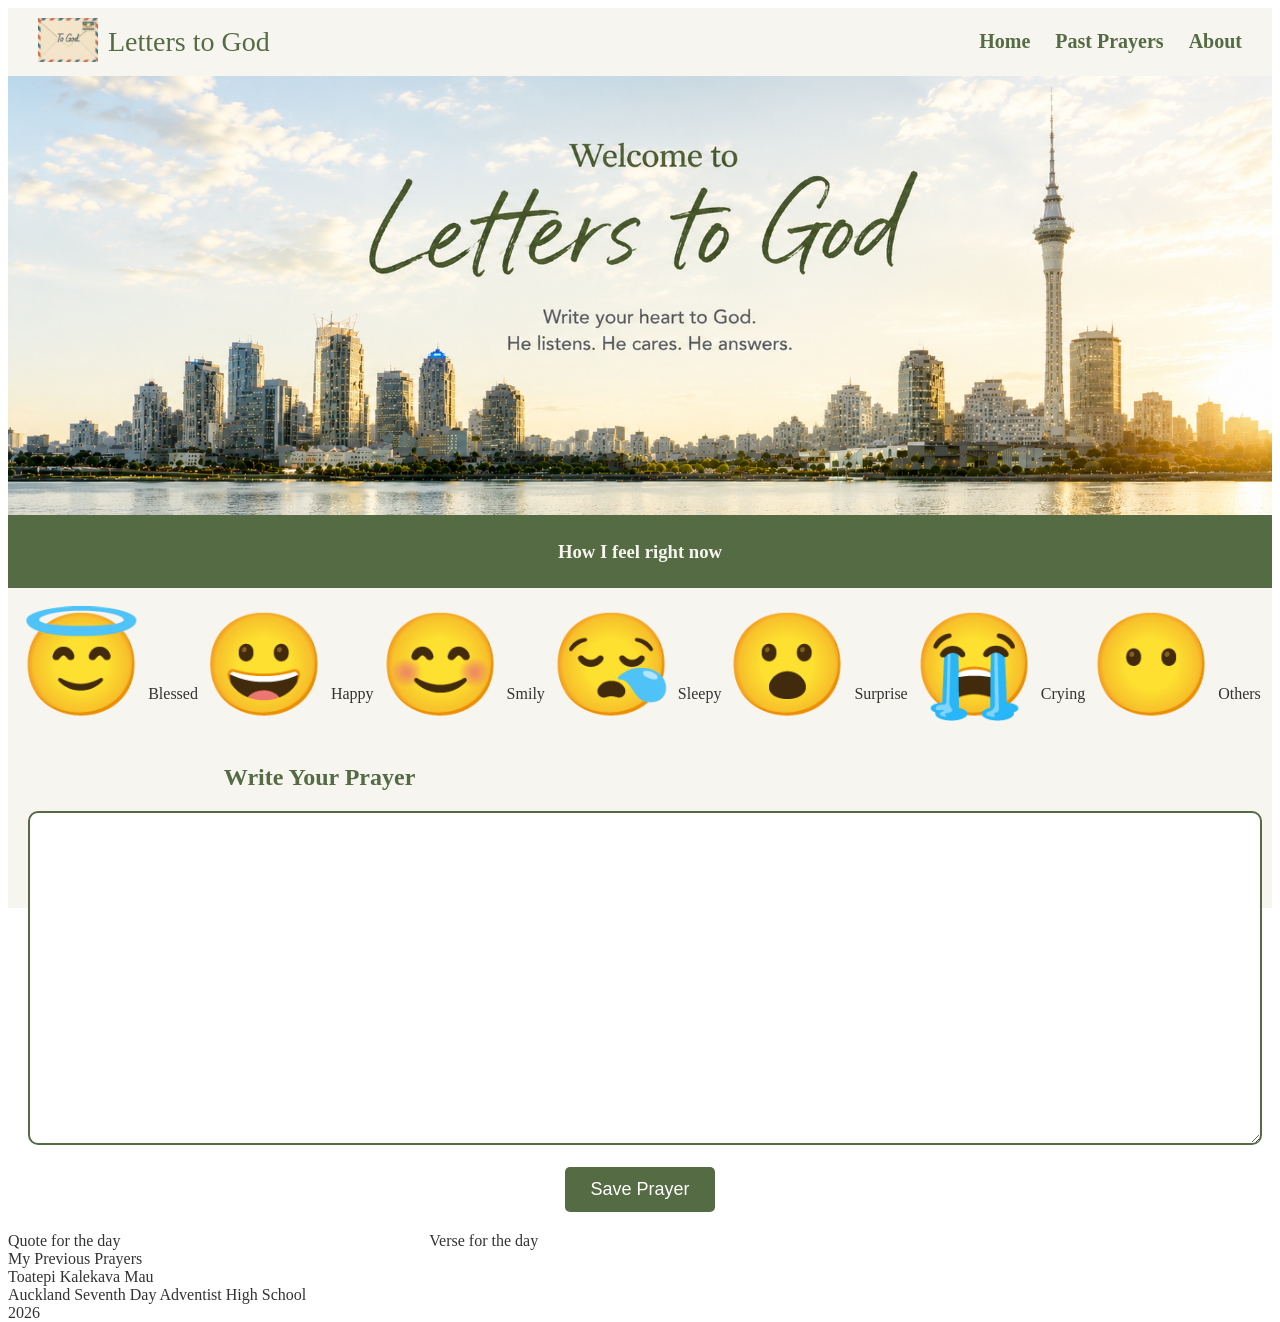
==== index.html @ 065f2a39 "adding letter section and button" ====
<!DOCTYPE html>
<html lang="en">
<head>
    <meta charset="UTF-8">
    <meta name="viewport" content="width=device-width, initial-scale=1.0">
    <title>Letters to God</title>
    <link rel="stylesheet" href="main.css">
</head>
<body>
    <div class="container">

        <div class="navbar">
           <div class="logo-section">
                <a href="#"><img src="logo/blue red and stamp.png" alt="Logo"></a>
                <h1>Letters to God</h1>
            </div>

            <div class="menu">
                <a href="#">Home</a>
                <a href="#">Past Prayers</a>
                <a href="#">About</a>
            </div>
        </div>


        <div class="banner">
            <img src="logo/banner2.png" alt="Auckland at night">
        </div>



        <div class="emojis">
            <h3>How I feel right now</h3><br>
            <span style='font-size:100px;'>&#128519;</span>
            Blessed
            <span style='font-size:100px;'>&#128512;</span>
            Happy
            <span style='font-size:100px;'>&#128522;</span>
            Smily
            <span style='font-size:100px;'>&#128554;</span>
            Sleepy
            <span style='font-size:100px;'>&#128558;</span>
            Surprise
            <span style='font-size:100px;'>&#128557;</span>
            Crying
            <span style='font-size:100px;'>&#128566;</span>
            Others
        </div>


        <div class="letter">
                <h2>Write Your Prayer</h2>
                    <textarea
                        id="prayerBox"
                        placeholder="Dear God, today I am grateful for..."
                        rows="10"
                        cols="80">
                    </textarea>
                <br><br>

                <button type="button">Save Prayer</button>
        </div>



        <div class="quotes">Quote for the day</div>
        <div class="verse">Verse for the day</div>
        <div class="past_prayers">My Previous Prayers</div>
        <div class="footer">
            Toatepi Kalekava Mau <br>
            Auckland Seventh Day Adventist High School<br>
            2026 <br>
        </div>
    </div>

</body>
</html>
---- main.css ----
.container {
    display: grid;
    height: 100vh;
   grid-template-columns: 1fr 1fr 1fr;
   grid-template-rows: auto;
   grid-template-areas: 
   "navbar navbar navbar"
   "banner banner banner"
   "emojis emojis emojis"
   "letter letter letter"
   "quotes verse verse"
   "past_prayers past_prayers past_prayers"
   "footer footer footer";
   background-color: #F7F5EF;
   color: #333333;

}

.navbar{
    grid-area: navbar;
    display: flex;
    justify-content: space-between;
    align-items: center;
    padding: 10px 30px;

}

.logo-section{
    display: flex;
    align-items: center;
}

.logo-section img{
    width: 60px;
    height: auto;
    margin-right: 10px;
}

.logo-section h1{
    font-size: 28px;
    color: #556B44;
    margin: 0;
    font-family: Georgia, serif;
    font-weight: 400;
}

.menu{
    display: flex;
    gap: 25px;
}

.menu a{
    text-decoration: none;
    color: #556B44;
    font-size: 20px;
    font-weight: bold;
}

.banner{
    grid-area: banner;
    width: 100%;

}

.banner img{
    width: 100%;
    height: auto;
    display: block;
}

.emojis{
    grid-area: emojis;
    text-align: center;
}

.emojis h3{
    background: #556B44;
    color: #F7F5EF;
    padding: 2%;
    margin: 0%;
}

.letter{
    grid-area: letter;
    padding: 20px;
    text-align: center;
}

.letter h2{
    color: #556B44;
    text-align: left;
    padding-left: 16%;
}

.letter textarea{
    width: 150%;
    max-width: 1200px;
    height: 300px;
    padding: 15px;
    font-size: 18px;
    border: 2px solid #556B44;
    border-radius: 10px;
    resize: vertical;
}

.letter button{
    background-color: #556B44;
    color: white;
    border: none;
    padding: 12px 25px;
    font-size: 18px;
    border-radius: 5px;
    cursor: pointer;
}

.letter button:hover{
    background-color: #445535;
}




.quotes{
    grid-area: quotes;
}

.verse{
    grid-area: verse;
}

.past_prayers{
    grid-area: past_prayers;
}

.footer{
    grid-area: footer;
}
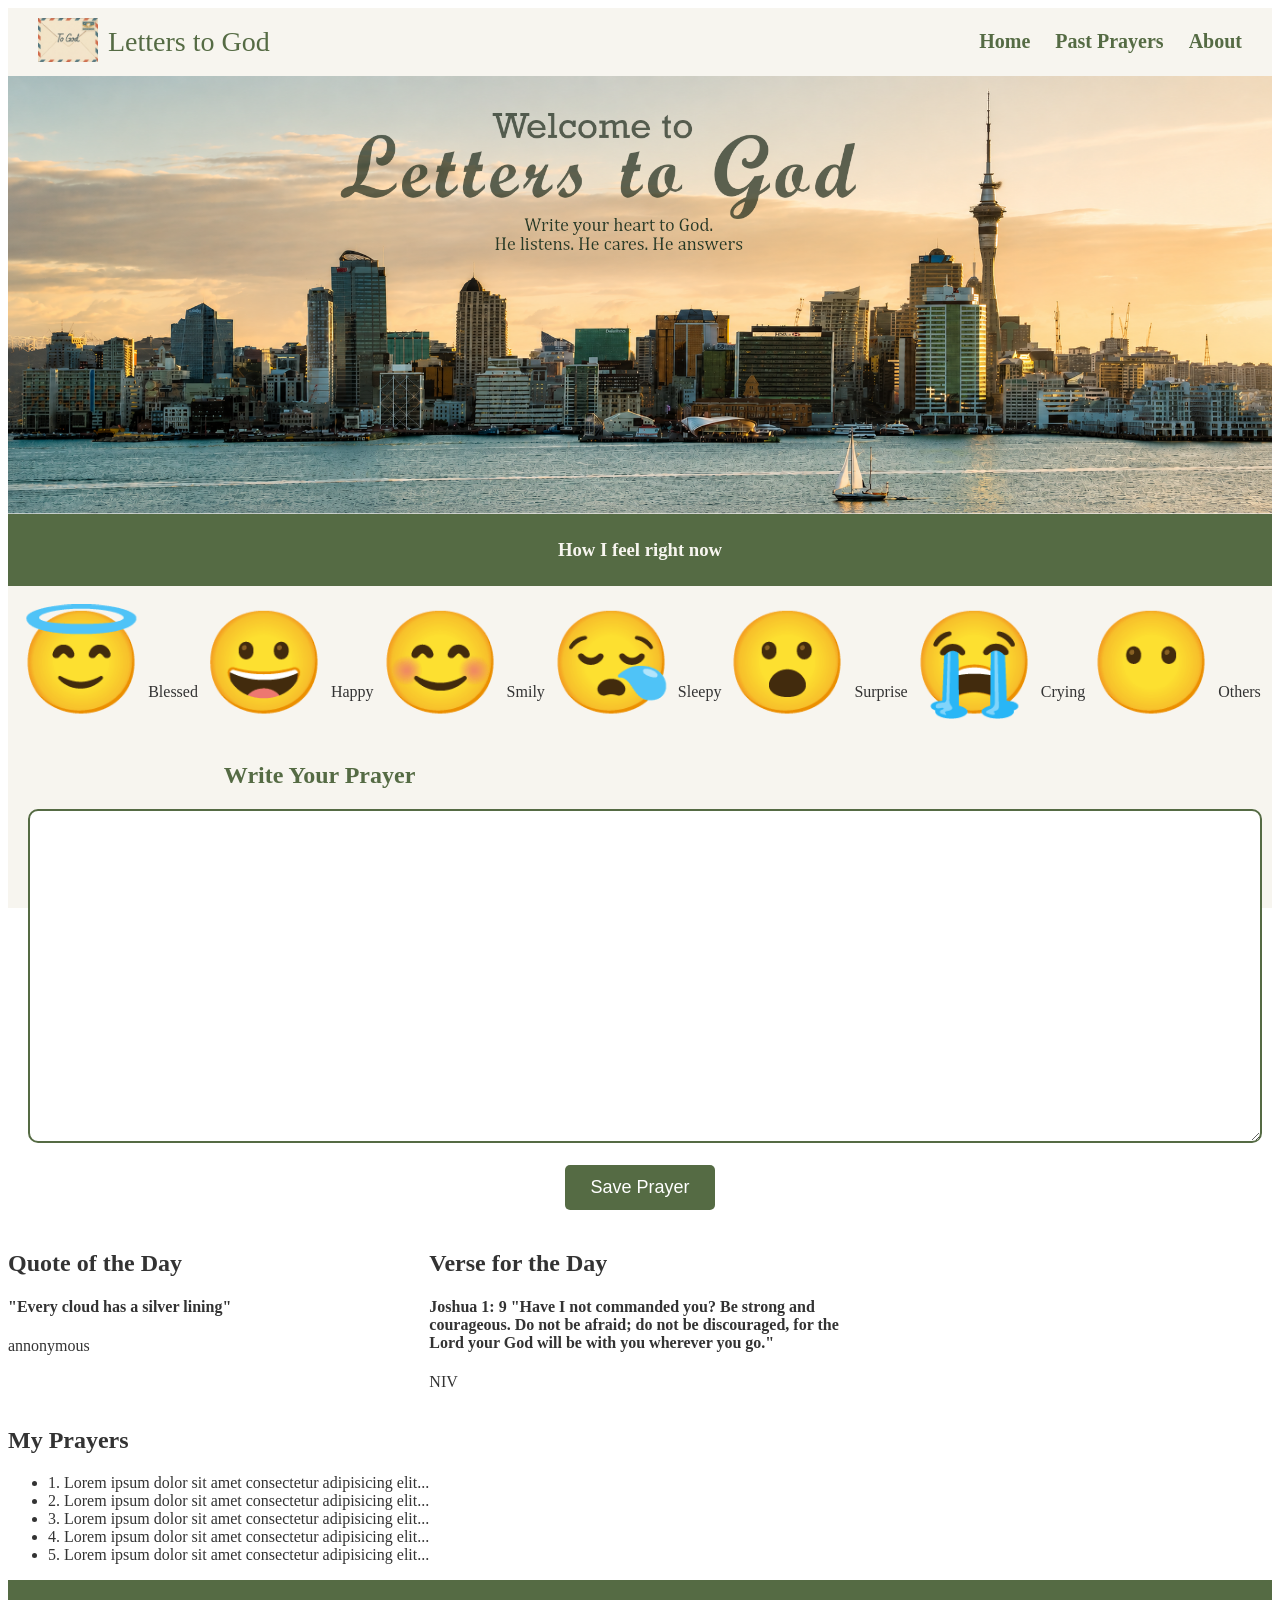
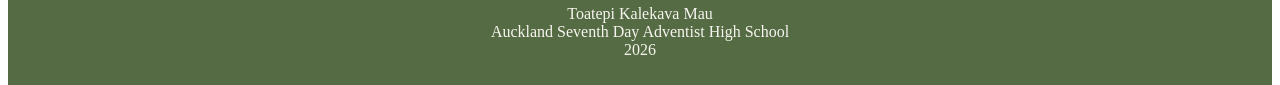
==== commit 5bf692e7: "footer and previous prayers" ====
--- a/index.html
+++ b/index.html
@@ -63,9 +63,32 @@
 
 
 
-        <div class="quotes">Quote for the day</div>
-        <div class="verse">Verse for the day</div>
-        <div class="past_prayers">My Previous Prayers</div>
+        <div class="quotes">
+            <h2>Quote of the Day</h2>
+            <H4>"Every cloud has a silver lining"</H4>
+            <p>annonymous</p>
+        </div>
+        <div class="verse">
+            <h2>Verse for the Day</h2>
+            <H4>Joshua 1: 9 "Have I not commanded you? Be strong and courageous. Do not be afraid; do not be discouraged, for the Lord your God will be with you wherever you go."</H4>
+            <p>NIV</p>
+        </div>
+
+        <div class="whitespace"></div>
+
+        <div class="past_prayers">
+            <H2>My Prayers</H2>
+            <ul>
+                <li>1. Lorem ipsum dolor sit amet consectetur adipisicing elit...</li>
+                <li>2. Lorem ipsum dolor sit amet consectetur adipisicing elit...</li>
+                <li>3. Lorem ipsum dolor sit amet consectetur adipisicing elit...</li>
+                <li>4. Lorem ipsum dolor sit amet consectetur adipisicing elit...</li>
+                <li>5. Lorem ipsum dolor sit amet consectetur adipisicing elit...</li>
+                
+            </ul>
+        </div>
+
+        
         <div class="footer">
             Toatepi Kalekava Mau <br>
             Auckland Seventh Day Adventist High School<br>
--- a/main.css
+++ b/main.css
@@ -8,7 +8,7 @@
    "banner banner banner"
    "emojis emojis emojis"
    "letter letter letter"
-   "quotes verse verse"
+   "quotes verse whitespace"
    "past_prayers past_prayers past_prayers"
    "footer footer footer";
    background-color: #F7F5EF;
@@ -16,108 +16,104 @@
 
 }
 
-.navbar{
-    grid-area: navbar;
-    display: flex;
-    justify-content: space-between;
-    align-items: center;
-    padding: 10px 30px;
+.navbar{ grid-area: navbar; 
+    display: flex; 
+    justify-content: space-between; 
+    align-items: center; 
+    padding: 10px 30px; 
+} 
 
+.logo-section{ 
+    display: flex; 
+    align-items: center; 
+} 
+
+.logo-section img{ 
+    width: 60px; 
+    height: auto; 
+    margin-right: 10px; 
 }
 
-.logo-section{
-    display: flex;
-    align-items: center;
-}
+.logo-section h1{ 
+    font-size: 28px; 
+    color: #556B44; 
+    margin: 0; 
+    font-family: Georgia, serif; 
+    font-weight: 400; 
+} 
 
-.logo-section img{
-    width: 60px;
-    height: auto;
-    margin-right: 10px;
-}
+.menu{ 
+    display: flex; 
+    gap: 25px; 
+} 
 
-.logo-section h1{
-    font-size: 28px;
-    color: #556B44;
-    margin: 0;
-    font-family: Georgia, serif;
-    font-weight: 400;
-}
-
-.menu{
-    display: flex;
-    gap: 25px;
-}
-
-.menu a{
-    text-decoration: none;
-    color: #556B44;
-    font-size: 20px;
-    font-weight: bold;
-}
-
-.banner{
-    grid-area: banner;
-    width: 100%;
-
-}
-
-.banner img{
-    width: 100%;
-    height: auto;
-    display: block;
-}
-
-.emojis{
-    grid-area: emojis;
-    text-align: center;
-}
-
-.emojis h3{
-    background: #556B44;
-    color: #F7F5EF;
-    padding: 2%;
-    margin: 0%;
-}
-
-.letter{
-    grid-area: letter;
-    padding: 20px;
-    text-align: center;
-}
-
-.letter h2{
-    color: #556B44;
-    text-align: left;
-    padding-left: 16%;
-}
-
-.letter textarea{
-    width: 150%;
-    max-width: 1200px;
-    height: 300px;
-    padding: 15px;
-    font-size: 18px;
-    border: 2px solid #556B44;
-    border-radius: 10px;
-    resize: vertical;
-}
-
-.letter button{
-    background-color: #556B44;
-    color: white;
-    border: none;
-    padding: 12px 25px;
-    font-size: 18px;
-    border-radius: 5px;
-    cursor: pointer;
-}
-
-.letter button:hover{
-    background-color: #445535;
+.menu a{ 
+    text-decoration: none; 
+    color: #556B44; 
+    font-size: 20px; 
+    font-weight: bold; 
+} 
+.banner{ 
+    grid-area: banner; 
+    width: 100%; 
 }
 
 
+.banner img{ 
+    width: 100%; 
+    height: auto; 
+    display: block; 
+} 
+
+.emojis{ 
+    grid-area: emojis; 
+    text-align: center; 
+} 
+
+.emojis h3{ 
+    background: #556B44; 
+    color: #F7F5EF; 
+    padding: 2%; 
+    margin: 0%; 
+} 
+
+.letter{ 
+    grid-area: letter; 
+    padding: 20px; 
+    text-align: center; 
+}
+
+.letter h2{ 
+    color: #556B44; 
+    text-align: left; 
+    padding-left: 16%; 
+}
+
+.letter textarea{ 
+    width: 150%; 
+    max-width: 1200px; 
+    height: 300px; 
+    padding: 15px; 
+    font-size: 18px; 
+    border: 2px solid #556B44; 
+    border-radius: 10px; 
+    resize: vertical; 
+}
+
+.letter button{ 
+    background-color: #556B44; 
+    color: white; 
+    border: none; 
+    padding: 12px 25px; 
+    font-size: 18px; 
+    border-radius: 5px; 
+    cursor: pointer; 
+}
+
+
+.letter button:hover{ 
+    background-color: #445535; 
+}
 
 
 .quotes{
@@ -128,10 +124,18 @@
     grid-area: verse;
 }
 
+.whitespace{
+    grid-area: whitespace;
+}
 .past_prayers{
     grid-area: past_prayers;
 }
 
 .footer{
     grid-area: footer;
+    background: #556B44; 
+    color: #F7F5EF; 
+    padding: 2%; 
+    margin: 0%; 
+    text-align: center;
 }
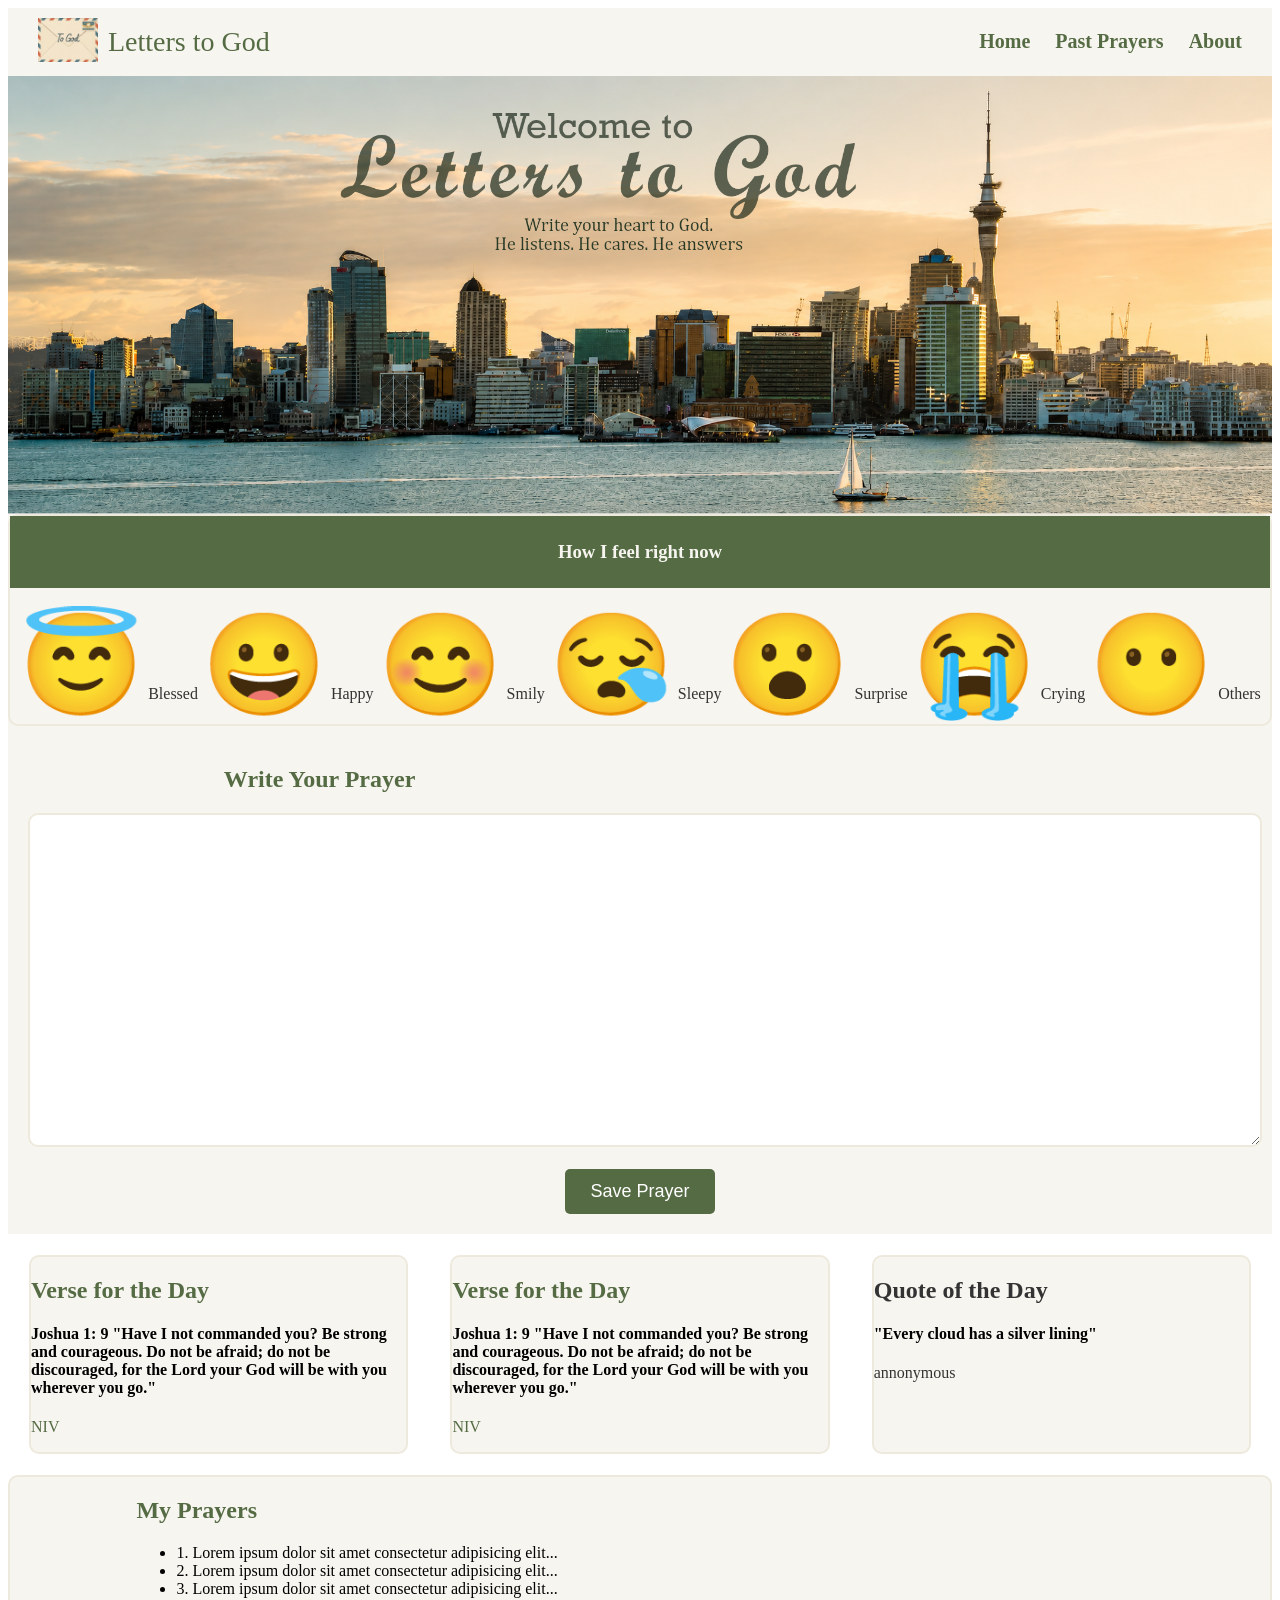
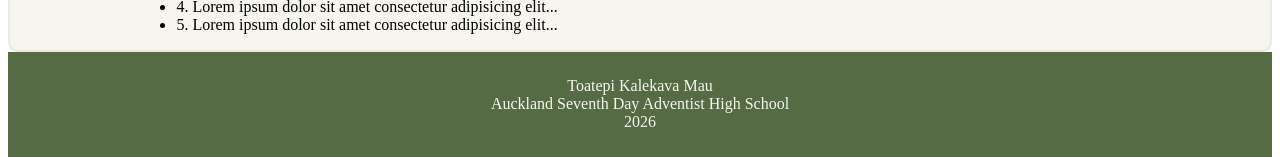
==== commit 06bd54a0: "background colour and boarder colours" ====
--- a/index.html
+++ b/index.html
@@ -62,6 +62,11 @@
         </div>
 
 
+        <div class="motivation">
+            <h2>Verse for the Day</h2>
+            <H4>Joshua 1: 9 "Have I not commanded you? Be strong and courageous. Do not be afraid; do not be discouraged, for the Lord your God will be with you wherever you go."</H4>
+            <p>NIV</p>
+        </div>
 
         <div class="quotes">
             <h2>Quote of the Day</h2>
@@ -88,7 +93,7 @@
             </ul>
         </div>
 
-        
+
         <div class="footer">
             Toatepi Kalekava Mau <br>
             Auckland Seventh Day Adventist High School<br>
--- a/main.css
+++ b/main.css
@@ -8,8 +8,8 @@
    "banner banner banner"
    "emojis emojis emojis"
    "letter letter letter"
-   "quotes verse whitespace"
-   "past_prayers past_prayers past_prayers"
+   "motivation verse quotes"
+   "past_prayers past_prayers past_prayers "
    "footer footer footer";
    background-color: #F7F5EF;
    color: #333333;
@@ -68,6 +68,9 @@
 .emojis{ 
     grid-area: emojis; 
     text-align: center; 
+    background-color: #F7F5EF;
+    border: 2px solid #eee9dd; 
+    border-radius: 10px; 
 } 
 
 .emojis h3{ 
@@ -81,6 +84,7 @@
     grid-area: letter; 
     padding: 20px; 
     text-align: center; 
+    background-color: #F7F5EF;
 }
 
 .letter h2{ 
@@ -95,7 +99,7 @@
     height: 300px; 
     padding: 15px; 
     font-size: 18px; 
-    border: 2px solid #556B44; 
+    border: 2px solid #eee9dd; 
     border-radius: 10px; 
     resize: vertical; 
 }
@@ -115,20 +119,47 @@
     background-color: #445535; 
 }
 
+.motivation{
+    grid-area: motivation;
+    color: #556B44; 
+    margin: 5%;
+    background-color: #F7F5EF;
+    border: 2px solid #eee9dd; 
+    border-radius: 10px; 
+}
 
 .quotes{
     grid-area: quotes;
+    margin: 5%;
+    border-radius: 10px; 
+    background-color: #F7F5EF;
+    border: 2px solid #eee9dd; 
 }
 
 .verse{
     grid-area: verse;
+    color: #556B44; 
+    margin: 5%;
+    border-radius: 10px; 
+    background-color: #F7F5EF;
+    border: 2px solid #eee9dd; 
+
 }
 
-.whitespace{
-    grid-area: whitespace;
-}
+
+
 .past_prayers{
     grid-area: past_prayers;
+    color: #556B44; 
+    padding-left: 10%;
+    border-radius: 10px; 
+    background-color: #F7F5EF;
+    border: 2px solid #eee9dd; 
+
+}
+
+.past_prayers li{
+    color: black;
 }
 
 .footer{
@@ -138,4 +169,8 @@
     padding: 2%; 
     margin: 0%; 
     text-align: center;
+}
+
+h4{
+    color: black;
 }
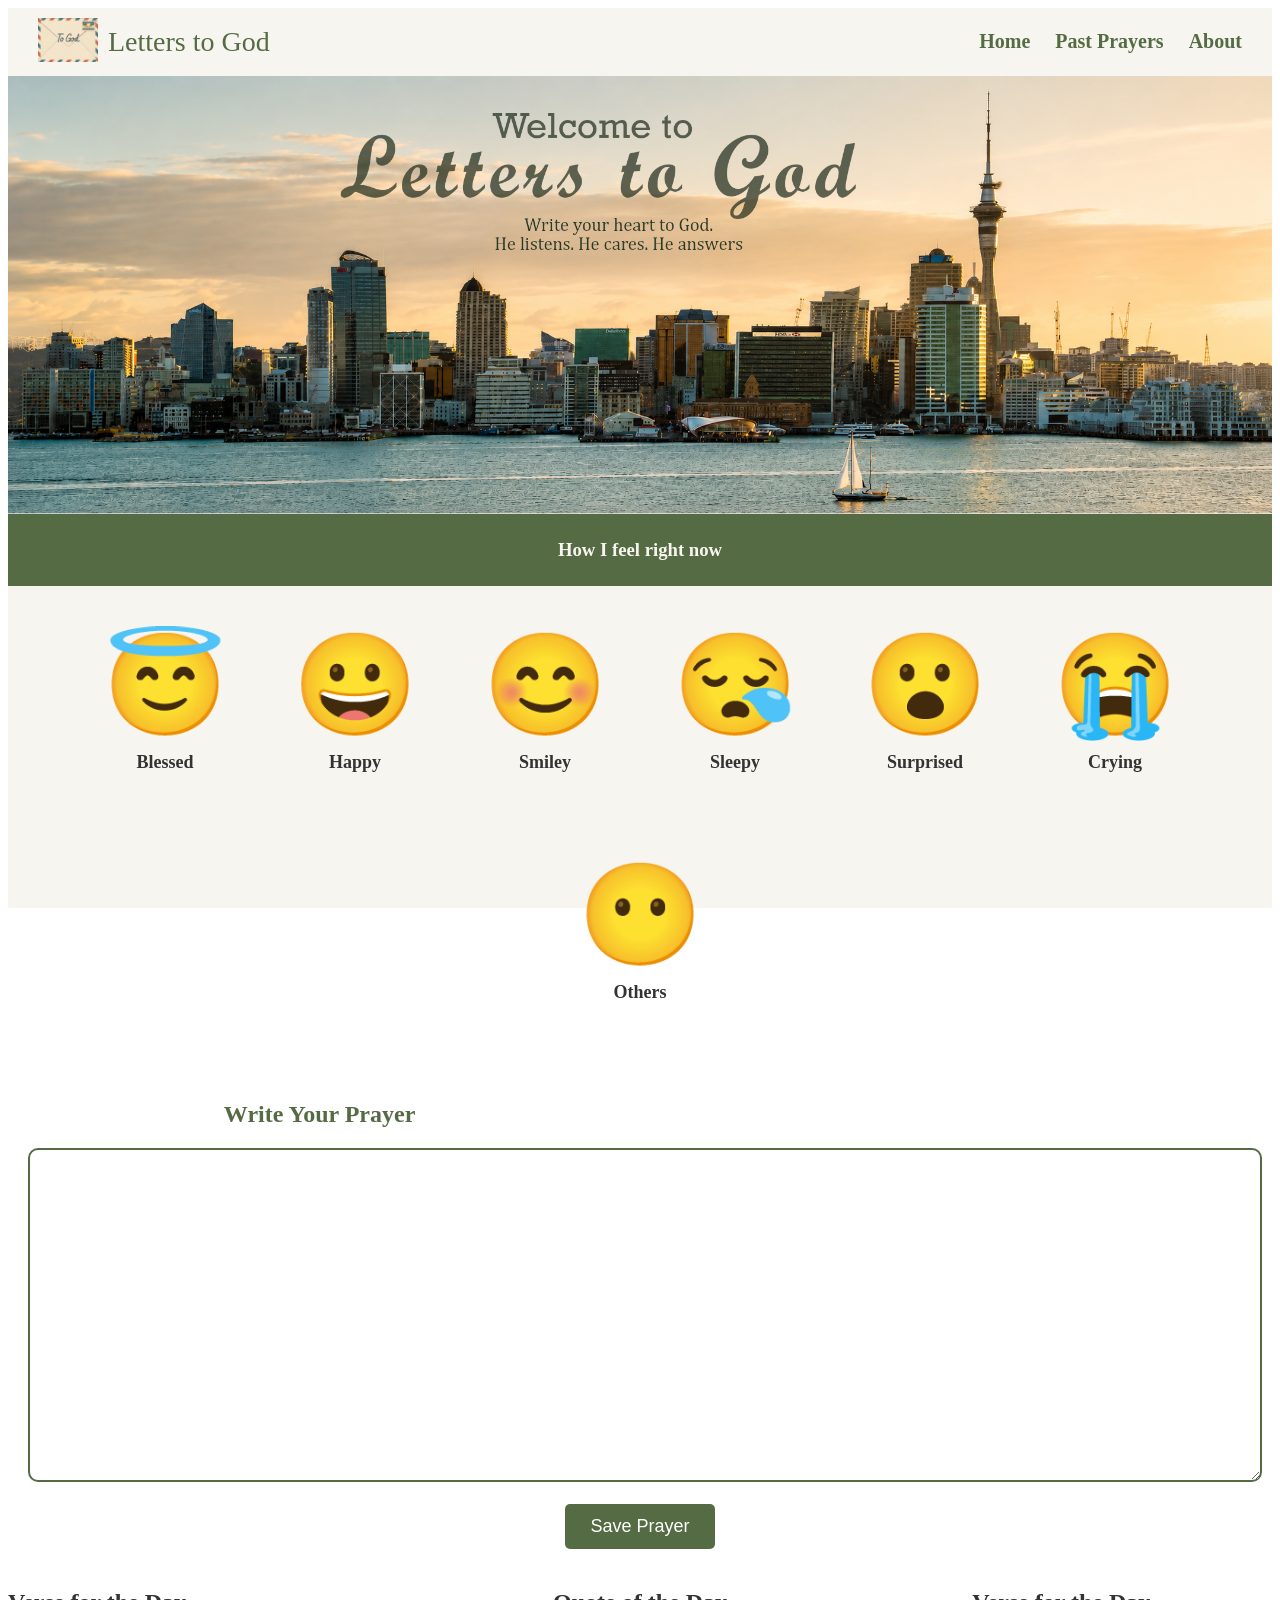
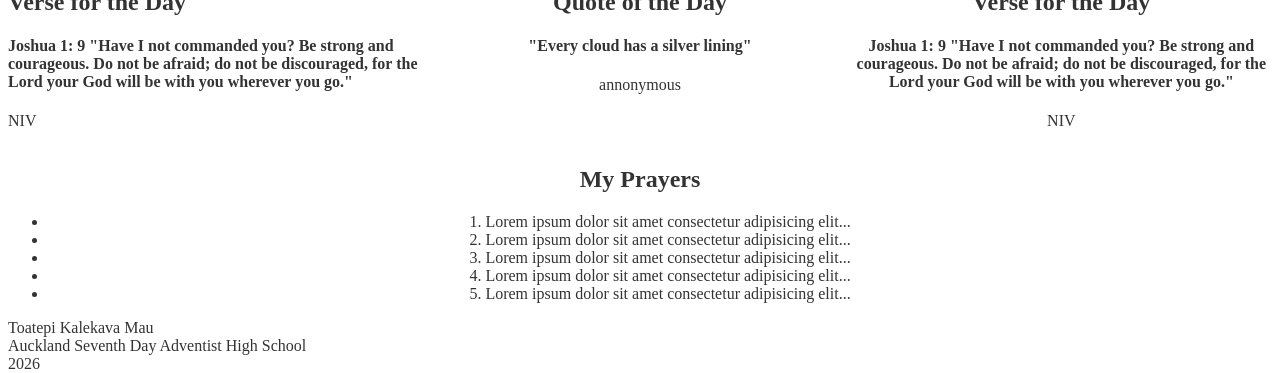
==== commit 63fdf448: "format the words to be under the emoji and make it hover" ====
--- a/index.html
+++ b/index.html
@@ -17,8 +17,8 @@
 
             <div class="menu">
                 <a href="#">Home</a>
-                <a href="#">Past Prayers</a>
-                <a href="#">About</a>
+                <a href="pastprayers.html">Past Prayers</a>
+                <a href="about.html">About</a>
             </div>
         </div>
 
@@ -29,24 +29,52 @@
 
 
 
+    
+
         <div class="emojis">
-            <h3>How I feel right now</h3><br>
-            <span style='font-size:100px;'>&#128519;</span>
-            Blessed
-            <span style='font-size:100px;'>&#128512;</span>
-            Happy
-            <span style='font-size:100px;'>&#128522;</span>
-            Smily
-            <span style='font-size:100px;'>&#128554;</span>
-            Sleepy
-            <span style='font-size:100px;'>&#128558;</span>
-            Surprise
-            <span style='font-size:100px;'>&#128557;</span>
-            Crying
-            <span style='font-size:100px;'>&#128566;</span>
-            Others
+             <h3>How I feel right now</h3>
+
+            <div class="emoji-list">
+
+                <div class="emoji-item">
+                    <span style='font-size:100px;'>&#128519;</span>
+                    <p>Blessed</p>
+                </div>
+
+                <div class="emoji-item">
+                    <span style='font-size:100px;'>&#128512;</span>
+                    <p>Happy</p>
+                </div>
+
+                <div class="emoji-item">
+                    <span style='font-size:100px;'>&#128522;</span>
+                    <p>Smiley</p>
+                </div>
+
+                <div class="emoji-item">
+                    <span style='font-size:100px;'>&#128554;</span>
+                    <p>Sleepy</p>
+                </div>
+
+                <div class="emoji-item">
+                    <span style='font-size:100px;'>&#128558;</span>
+                    <p>Surprised</p>
+                </div>
+
+                <div class="emoji-item">
+                    <span style='font-size:100px;'>&#128557;</span>
+                    <p>Crying</p>
+                </div>
+
+                <div class="emoji-item">
+                    <span style='font-size:100px;'>&#128566;</span>
+                    <p>Others</p>
+                </div>
+
+            </div>
         </div>
 
+        
 
         <div class="letter">
                 <h2>Write Your Prayer</h2>
--- a/main.css
+++ b/main.css
@@ -8,169 +8,166 @@
    "banner banner banner"
    "emojis emojis emojis"
    "letter letter letter"
-   "motivation verse quotes"
-   "past_prayers past_prayers past_prayers "
+   "motivation quotes verse"
+   "past_prayers past_prayers past_prayers"
    "footer footer footer";
    background-color: #F7F5EF;
    color: #333333;
 
 }
 
-.navbar{ grid-area: navbar; 
-    display: flex; 
-    justify-content: space-between; 
-    align-items: center; 
-    padding: 10px 30px; 
-} 
+.navbar{
+    grid-area: navbar;
+    display: flex;
+    justify-content: space-between;
+    align-items: center;
+    padding: 10px 30px;
 
-.logo-section{ 
-    display: flex; 
-    align-items: center; 
-} 
-
-.logo-section img{ 
-    width: 60px; 
-    height: auto; 
-    margin-right: 10px; 
 }
 
-.logo-section h1{ 
-    font-size: 28px; 
-    color: #556B44; 
-    margin: 0; 
-    font-family: Georgia, serif; 
-    font-weight: 400; 
-} 
+.logo-section{
+    display: flex;
+    align-items: center;
+}
 
-.menu{ 
-    display: flex; 
-    gap: 25px; 
-} 
+.logo-section img{
+    width: 60px;
+    height: auto;
+    margin-right: 10px;
+}
 
-.menu a{ 
-    text-decoration: none; 
-    color: #556B44; 
-    font-size: 20px; 
-    font-weight: bold; 
-} 
-.banner{ 
-    grid-area: banner; 
-    width: 100%; 
+.logo-section h1{
+    font-size: 28px;
+    color: #556B44;
+    margin: 0;
+    font-family: Georgia, serif;
+    font-weight: 400;
+}
+
+.menu{
+    display: flex;
+    gap: 25px;
+}
+
+.menu a{
+    text-decoration: none;
+    color: #556B44;
+    font-size: 20px;
+    font-weight: bold;
+}
+
+.banner{
+    grid-area: banner;
+    width: 100%;
+
+}
+
+.banner img{
+    width: 100%;
+    height: auto;
+    display: block;
+}
+
+.emojis{
+    grid-area: emojis;
+    text-align: center;
+}
+
+.emojis h3{
+    background: #556B44;
+    color: #F7F5EF;
+    padding: 2%;
+    margin: 0;
+}
+
+.emoji-list{
+    display: flex;
+    justify-content: center;
+    gap: 35px;
+    flex-wrap: wrap;
+    padding: 25px;
+}
+
+.emoji-item{
+    display: flex;
+    flex-direction: column;
+    align-items: center;
+    padding: 15px;
+    border-radius: 15px;
+    transition: transform 0.3s ease, box-shadow 0.3s ease;
+    cursor: pointer;
+}
+
+.emoji-item:hover{
+    transform: translateY(-10px);
+    box-shadow: 0px 10px 20px rgba(0,0,0,0.25);
+}
+
+.emoji-item span{
+    font-size: 100px;
+}
+
+.emoji-item p{
+    margin-top: 8px;
+    font-size: 18px;
+    font-weight: bold;
+}
+
+.letter{
+    grid-area: letter;
+    padding: 20px;
+    text-align: center;
+}
+
+.letter h2{
+    color: #556B44;
+    text-align: left;
+    padding-left: 16%;
+}
+
+.letter textarea{
+    width: 150%;
+    max-width: 1200px;
+    height: 300px;
+    padding: 15px;
+    font-size: 18px;
+    border: 2px solid #556B44;
+    border-radius: 10px;
+    resize: vertical;
+}
+
+.letter button{
+    background-color: #556B44;
+    color: white;
+    border: none;
+    padding: 12px 25px;
+    font-size: 18px;
+    border-radius: 5px;
+    cursor: pointer;
+-}
+
+.letter button:hover{
+    background-color: #445535;
 }
 
 
-.banner img{ 
-    width: 100%; 
-    height: auto; 
-    display: block; 
-} 
 
-.emojis{ 
-    grid-area: emojis; 
-    text-align: center; 
-    background-color: #F7F5EF;
-    border: 2px solid #eee9dd; 
-    border-radius: 10px; 
-} 
-
-.emojis h3{ 
-    background: #556B44; 
-    color: #F7F5EF; 
-    padding: 2%; 
-    margin: 0%; 
-} 
-
-.letter{ 
-    grid-area: letter; 
-    padding: 20px; 
-    text-align: center; 
-    background-color: #F7F5EF;
-}
-
-.letter h2{ 
-    color: #556B44; 
-    text-align: left; 
-    padding-left: 16%; 
-}
-
-.letter textarea{ 
-    width: 150%; 
-    max-width: 1200px; 
-    height: 300px; 
-    padding: 15px; 
-    font-size: 18px; 
-    border: 2px solid #eee9dd; 
-    border-radius: 10px; 
-    resize: vertical; 
-}
-
-.letter button{ 
-    background-color: #556B44; 
-    color: white; 
-    border: none; 
-    padding: 12px 25px; 
-    font-size: 18px; 
-    border-radius: 5px; 
-    cursor: pointer; 
-}
-
-
-.letter button:hover{ 
-    background-color: #445535; 
-}
-
-.motivation{
-    grid-area: motivation;
-    color: #556B44; 
-    margin: 5%;
-    background-color: #F7F5EF;
-    border: 2px solid #eee9dd; 
-    border-radius: 10px; 
-}
 
 .quotes{
     grid-area: quotes;
-    margin: 5%;
-    border-radius: 10px; 
-    background-color: #F7F5EF;
-    border: 2px solid #eee9dd; 
+    text-align: center;
 }
 
 .verse{
     grid-area: verse;
-    color: #556B44; 
-    margin: 5%;
-    border-radius: 10px; 
-    background-color: #F7F5EF;
-    border: 2px solid #eee9dd; 
-
+    text-align: center;
 }
-
-
 
 .past_prayers{
     grid-area: past_prayers;
-    color: #556B44; 
-    padding-left: 10%;
-    border-radius: 10px; 
-    background-color: #F7F5EF;
-    border: 2px solid #eee9dd; 
-
-}
-
-.past_prayers li{
-    color: black;
+    text-align: center;
 }
 
 .footer{
     grid-area: footer;
-    background: #556B44; 
-    color: #F7F5EF; 
-    padding: 2%; 
-    margin: 0%; 
-    text-align: center;
-}
-
-h4{
-    color: black;
 }
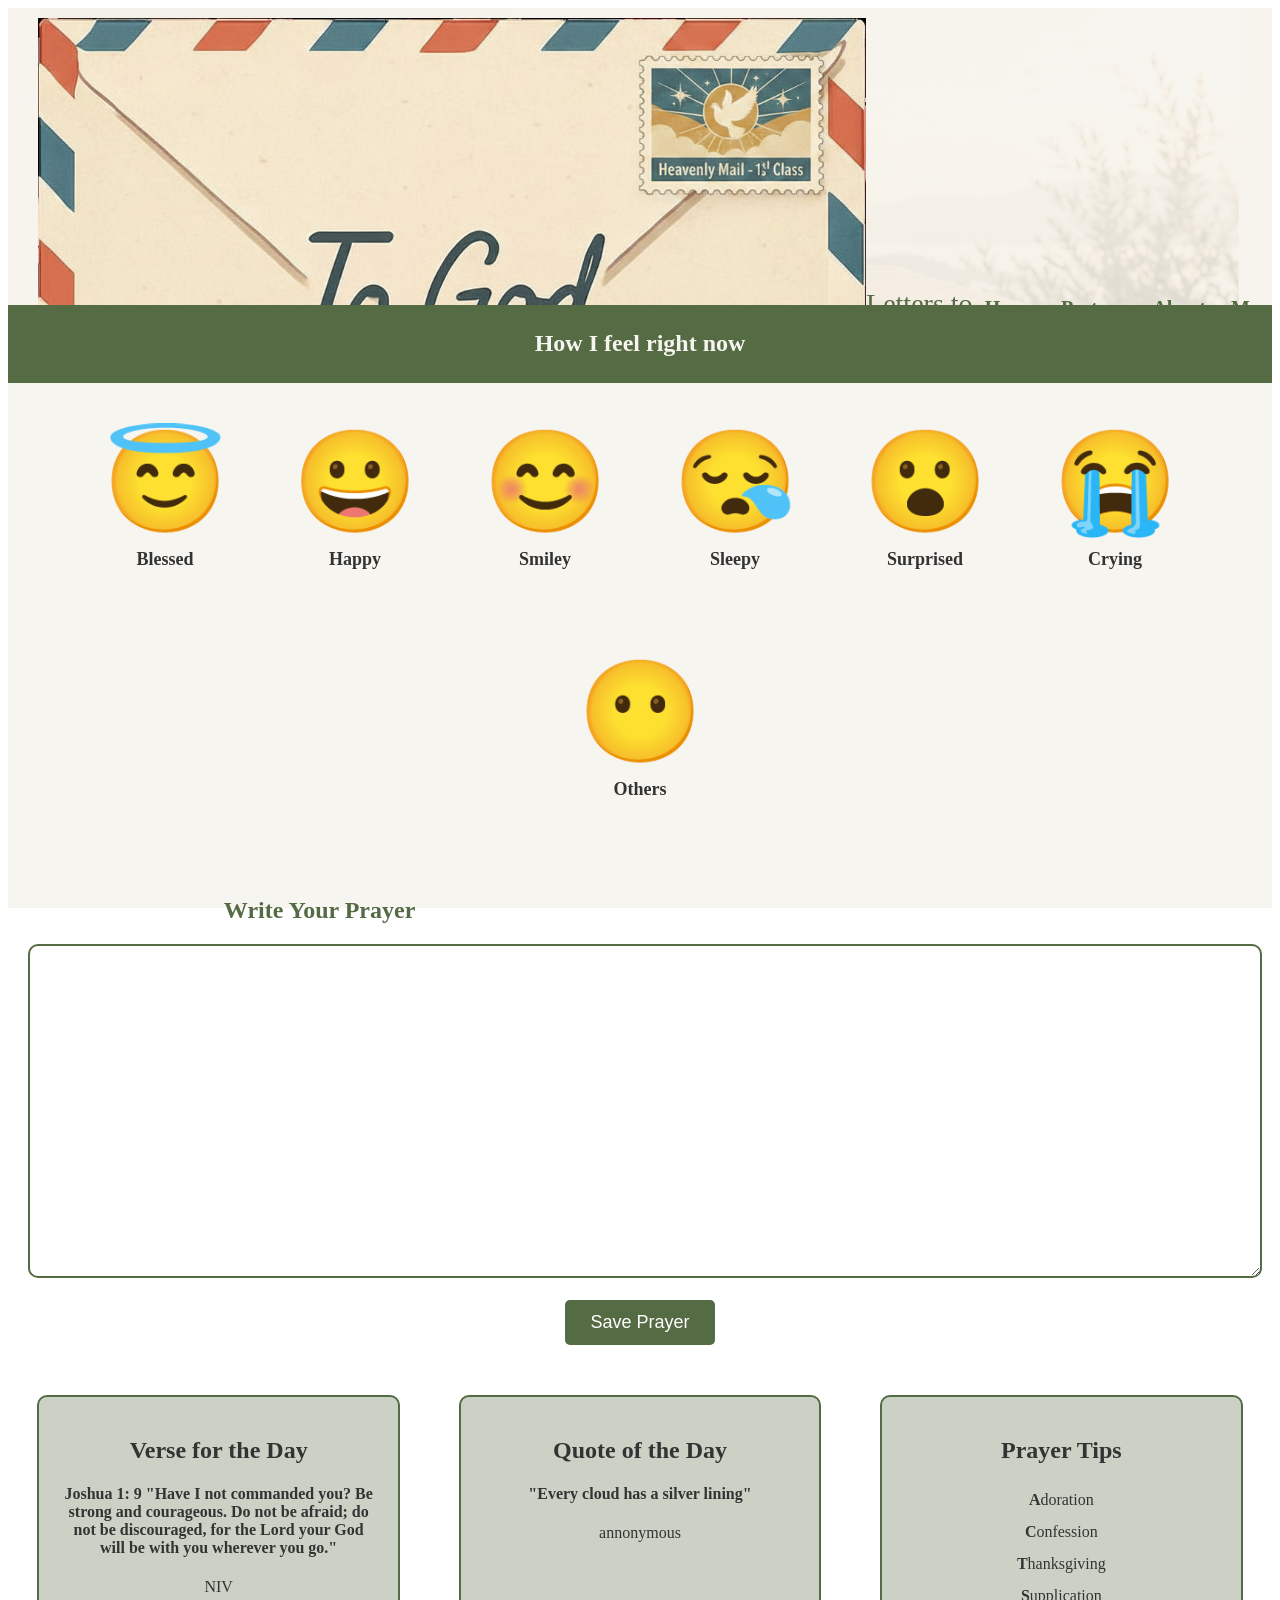
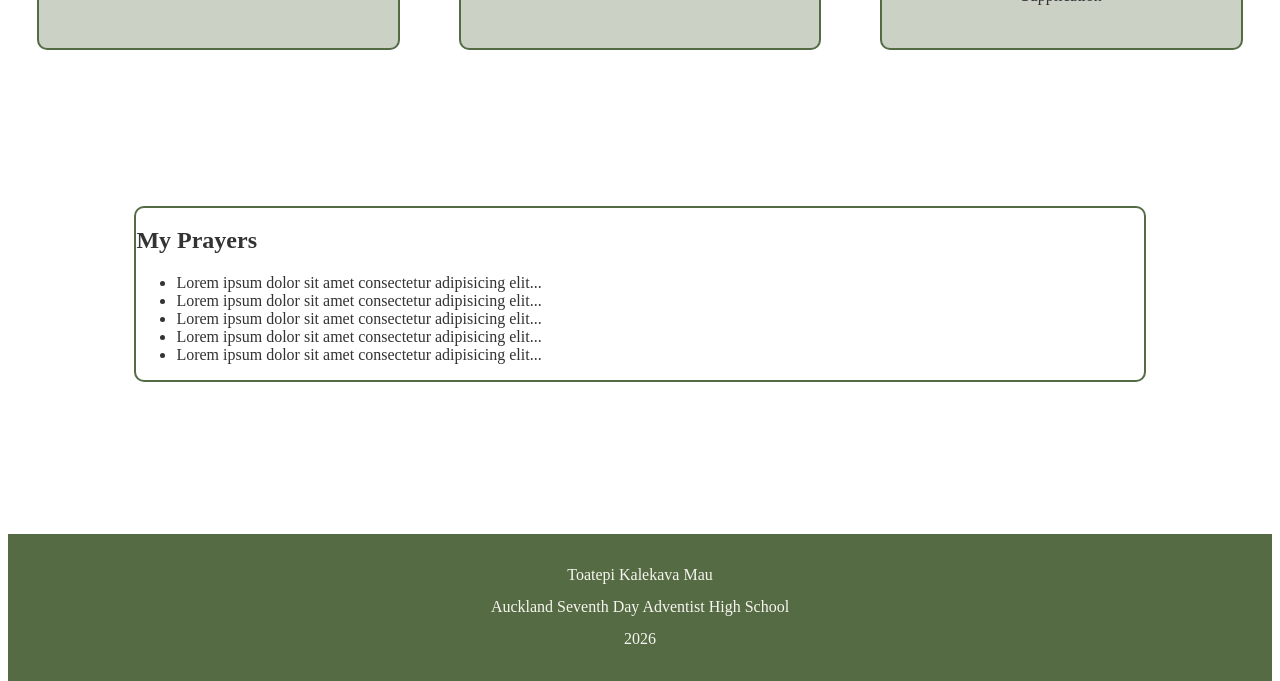
==== commit bc2da9c9: "create a log in form and try to put the navbar inside the banner" ====
--- a/index.html
+++ b/index.html
@@ -8,31 +8,29 @@
 </head>
 <body>
     <div class="container">
+        <div class="banner">
+            <img src="logo/bannerletter.png" alt="Auckland at night">
 
-        <div class="navbar">
-           <div class="logo-section">
-                <a href="#"><img src="logo/blue red and stamp.png" alt="Logo"></a>
-                <h1>Letters to God</h1>
-            </div>
+                <div class="navbar">
+                <div class="logo-section">
+                        <a href="#"><img src="logo/blue red and stamp.png" alt="Logo"></a>
+                        <h1>Letters to God</h1>
+                    </div>
 
-            <div class="menu">
-                <a href="#">Home</a>
-                <a href="pastprayers.html">Past Prayers</a>
-                <a href="about.html">About</a>
-            </div>
+                    <div class="menu">
+                        <a href="#">Home</a>
+                        <a href="pastprayers.html">Past Prayers</a>
+                        <a href="about.html">About</a>
+                        <a href="account.html">My Account</a>
+                    </div>
+                </div>
+
         </div>
 
 
-        <div class="banner">
-            <img src="logo/banner2.png" alt="Auckland at night">
-        </div>
-
-
-
-    
-
+  
         <div class="emojis">
-             <h3>How I feel right now</h3>
+             <h2>How I feel right now</h2>
 
             <div class="emoji-list">
 
@@ -101,10 +99,14 @@
             <H4>"Every cloud has a silver lining"</H4>
             <p>annonymous</p>
         </div>
-        <div class="verse">
-            <h2>Verse for the Day</h2>
-            <H4>Joshua 1: 9 "Have I not commanded you? Be strong and courageous. Do not be afraid; do not be discouraged, for the Lord your God will be with you wherever you go."</H4>
-            <p>NIV</p>
+        <div class="prayer_tips">
+                <h2>Prayer Tips</h2>
+                    <p>
+                        <b>A</b>doration<br>
+                        <b>C</b>onfession<br>
+                        <b>T</b>hanksgiving<br>
+                        <b>S</b>upplication<br>
+                    </p>
         </div>
 
         <div class="whitespace"></div>
@@ -112,13 +114,12 @@
         <div class="past_prayers">
             <H2>My Prayers</H2>
             <ul>
-                <li>1. Lorem ipsum dolor sit amet consectetur adipisicing elit...</li>
-                <li>2. Lorem ipsum dolor sit amet consectetur adipisicing elit...</li>
-                <li>3. Lorem ipsum dolor sit amet consectetur adipisicing elit...</li>
-                <li>4. Lorem ipsum dolor sit amet consectetur adipisicing elit...</li>
-                <li>5. Lorem ipsum dolor sit amet consectetur adipisicing elit...</li>
-                
-            </ul>
+                <li>Lorem ipsum dolor sit amet consectetur adipisicing elit...</li>
+                <li>Lorem ipsum dolor sit amet consectetur adipisicing elit...</li>
+                <li>Lorem ipsum dolor sit amet consectetur adipisicing elit...</li>
+                <li>Lorem ipsum dolor sit amet consectetur adipisicing elit...</li>
+                <li>Lorem ipsum dolor sit amet consectetur adipisicing elit...</li>
+            </ul>  
         </div>
 
 
--- a/main.css
+++ b/main.css
@@ -4,68 +4,106 @@
    grid-template-columns: 1fr 1fr 1fr;
    grid-template-rows: auto;
    grid-template-areas: 
-   "navbar navbar navbar"
    "banner banner banner"
    "emojis emojis emojis"
    "letter letter letter"
-   "motivation quotes verse"
+   "motivation quotes prayer_tips"
    "past_prayers past_prayers past_prayers"
    "footer footer footer";
    background-color: #F7F5EF;
    color: #333333;
-
-}
-
-.navbar{
-    grid-area: navbar;
+}
+
+.about-container {
+    grid-template-columns: 1fr;
+
+    grid-template-areas:
+        "navbar"
+        "banner"
+        "emojis"
+        "motivation"
+        "quotes"
+        "why_pray"
+        "footer";
+}
+
+.navbar {
+    position: absolute;
+    top: 0;
+    left: 0;
+    z-index: 10;
+
     display: flex;
     justify-content: space-between;
     align-items: center;
+
+    width: 100%;
     padding: 10px 30px;
 
-}
-
-.logo-section{
-    display: flex;
-    align-items: center;
-}
-
-.logo-section img{
+    background-color: rgba(247, 245, 239, 0.85);
+}
+
+
+/* Logo section */
+
+.logo-section {
+    display: flex;
+    align-items: center;
+}
+
+.logo-section a {
+    display: flex;
+    align-items: center;
+}
+
+.logo-section img {
     width: 60px;
     height: auto;
     margin-right: 10px;
 }
 
-.logo-section h1{
+.logo-section h1 {
+    margin: 0;
+    color: #556B44;
+    font-family: Georgia, serif;
     font-size: 28px;
-    color: #556B44;
-    margin: 0;
-    font-family: Georgia, serif;
     font-weight: 400;
 }
 
-.menu{
+
+.menu {
     display: flex;
     gap: 25px;
 }
 
-.menu a{
-    text-decoration: none;
+.menu a {
     color: #556B44;
     font-size: 20px;
     font-weight: bold;
-}
+    text-decoration: none;
+}
+
+.menu a:hover {
+    color: #78ce27;
+}
+
 
 .banner{
     grid-area: banner;
+    position: relative;
     width: 100%;
+    height: 33vh;
+    min-height: 260px;
+    overflow: hidden;
 
 }
 
 .banner img{
+    display: block;
     width: 100%;
-    height: auto;
-    display: block;
+    height: 100%;
+    object-fit: cover;
+    object-position: center;
 }
 
 .emojis{
@@ -73,7 +111,7 @@
     text-align: center;
 }
 
-.emojis h3{
+.emojis h2{
     background: #556B44;
     color: #F7F5EF;
     padding: 2%;
@@ -144,30 +182,60 @@
     font-size: 18px;
     border-radius: 5px;
     cursor: pointer;
--}
+}
 
 .letter button:hover{
     background-color: #445535;
 }
 
 
-
-
-.quotes{
+.motivation,
+.quotes,
+.why_pray,
+.prayer_tips {
+    text-align: center;
+    border: 2px solid #556B44;
+    background-color: #556b444e;
+    border-radius: 10px;
+    margin: 7%;
+    padding: 20px;
+}
+
+.motivation {
+    grid-area: motivation;
+}
+
+.quotes {
     grid-area: quotes;
-    text-align: center;
-}
-
-.verse{
-    grid-area: verse;
-    text-align: center;
+}
+
+.prayer_tips {
+    grid-area: prayer_tips;
+}
+
+.why_pray {
+    grid-area: why_pray;
+    text-align: left;
+}
+
+.prayer_tips p {
+    line-height: 2;
 }
 
 .past_prayers{
     grid-area: past_prayers;
-    text-align: center;
+    text-align: left;
+    border: 2px solid #556B44;
+    border-radius: 10px;
+    margin: 10%;
 }
 
 .footer{
     grid-area: footer;
+    background: #556B44;
+    margin-top: 2%;
+    line-height: 2;
+    padding: 2%;
+    text-align: center;
+    color: #F7F5EF;
 }
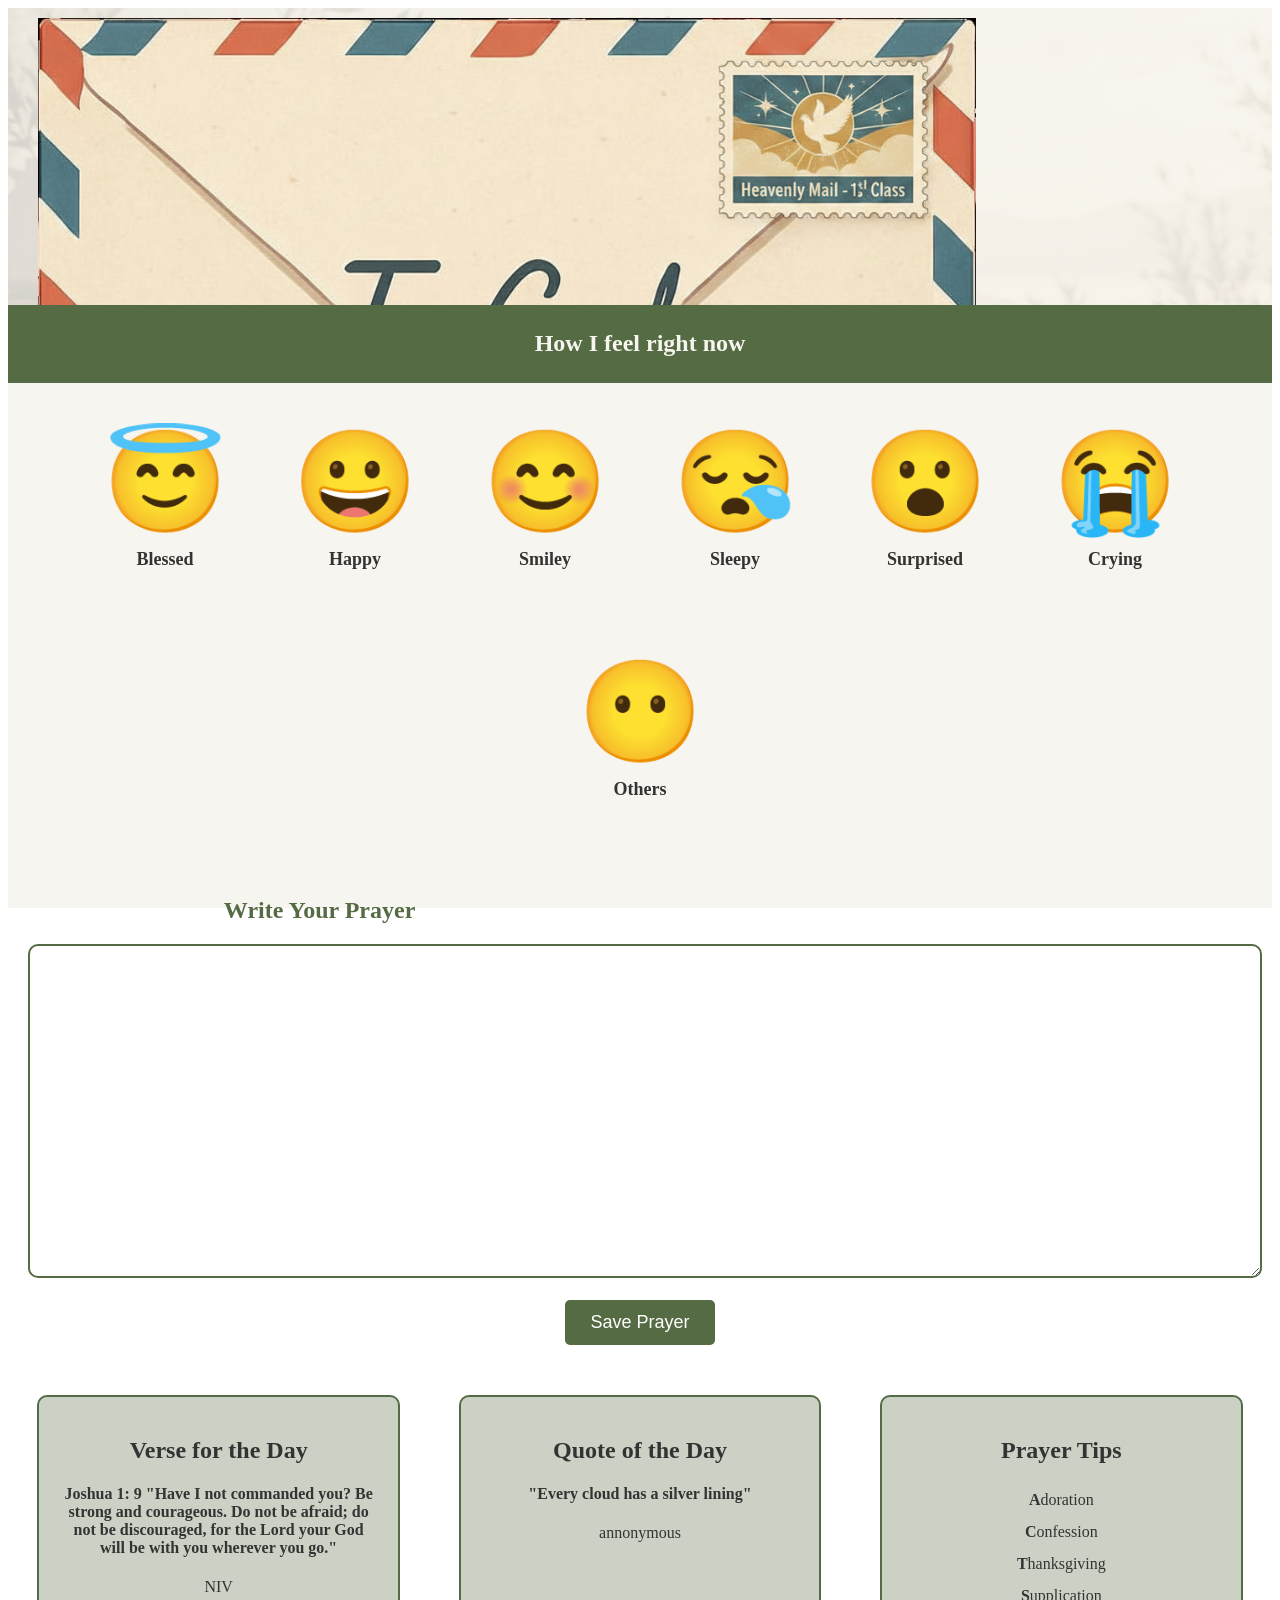
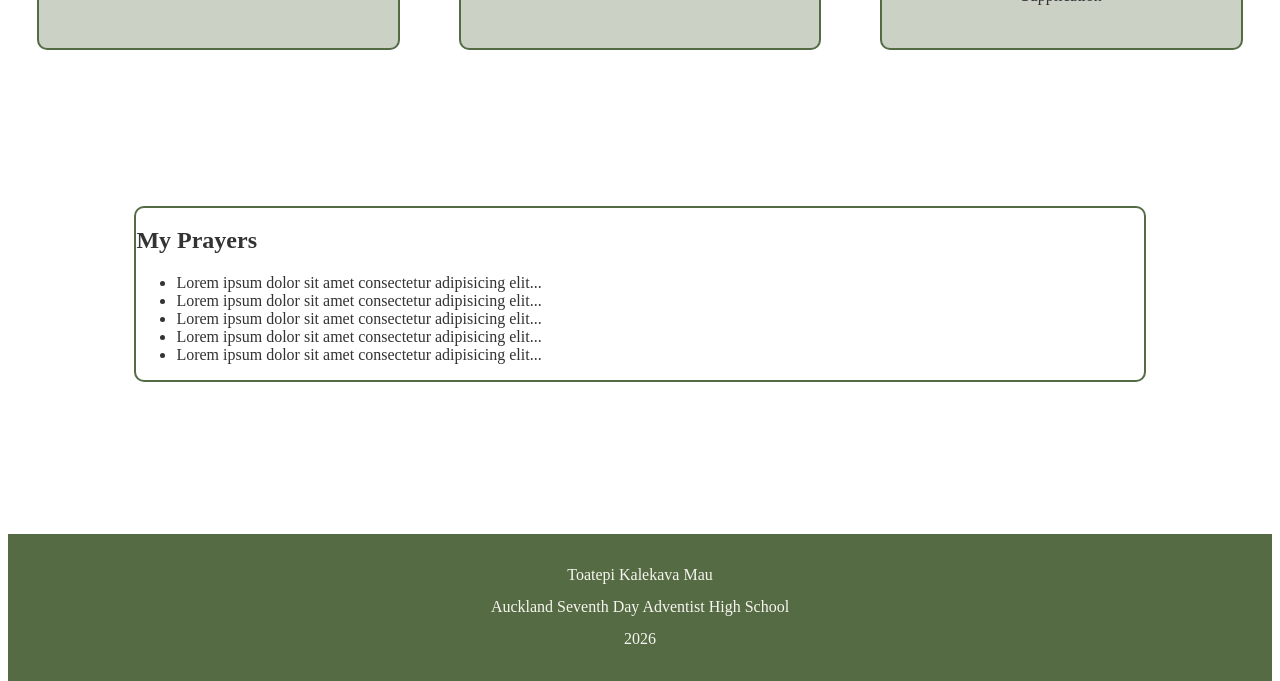
==== commit 16915717: "move navbar to be on top of the banner" ====
--- a/index.html
+++ b/index.html
@@ -8,22 +8,26 @@
 </head>
 <body>
     <div class="container">
+
         <div class="banner">
-            <img src="logo/bannerletter.png" alt="Auckland at night">
+            <img class="bannerimage" src="logo/letterstoGod.png" alt="Auckland at night">
 
-                <div class="navbar">
+            <div class="navbar">
+
                 <div class="logo-section">
-                        <a href="#"><img src="logo/blue red and stamp.png" alt="Logo"></a>
-                        <h1>Letters to God</h1>
-                    </div>
+                    <a href="#">
+                        <img src="logo/blue red and stamp.png" alt="Logo">
+                    </a>
+                </div>
 
-                    <div class="menu">
-                        <a href="#">Home</a>
-                        <a href="pastprayers.html">Past Prayers</a>
-                        <a href="about.html">About</a>
-                        <a href="account.html">My Account</a>
-                    </div>
+                <div class="menu">
+                    <a href="#">Home</a>
+                    <a href="pastprayers.html">Past Prayers</a>
+                    <a href="about.html">About</a>
+                    <a href="account.html"><i class="fa fa-fw fa-user"></i>My Account</a>
                 </div>
+
+            </div>
 
         </div>
 
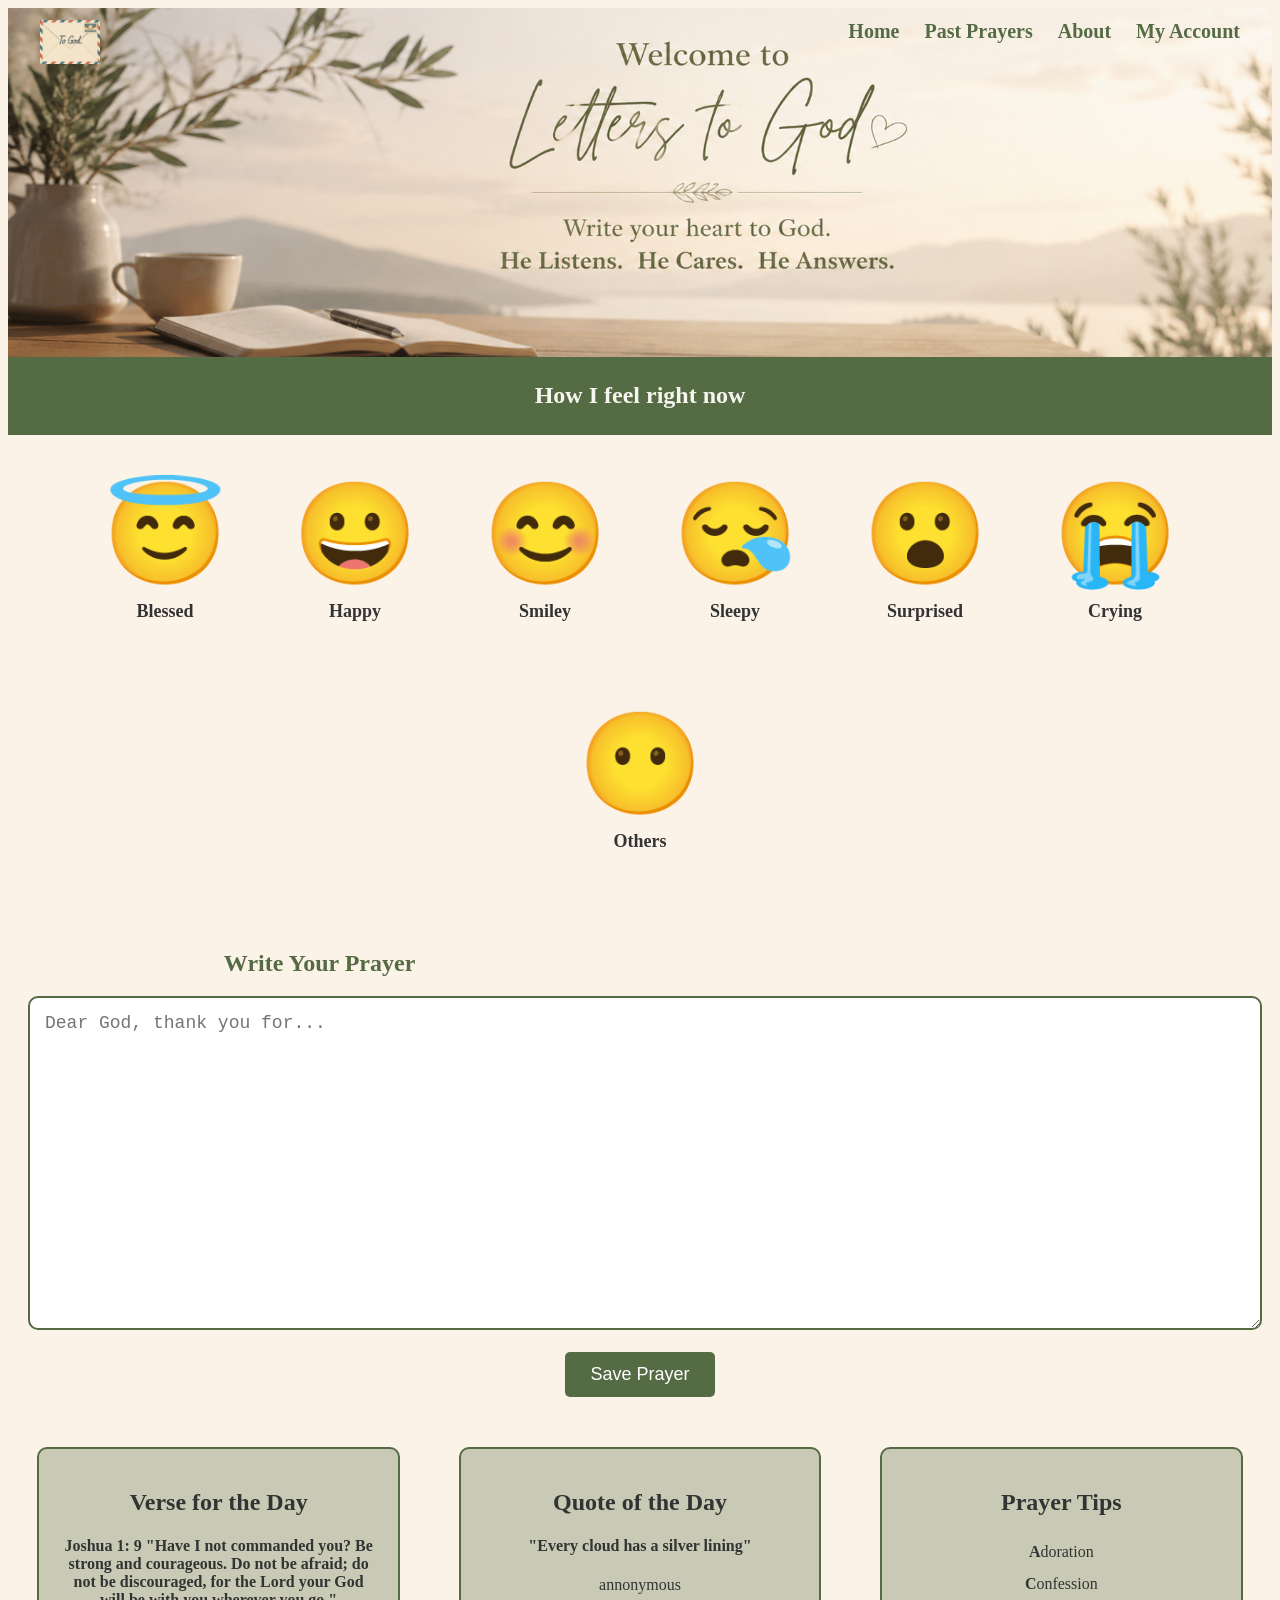
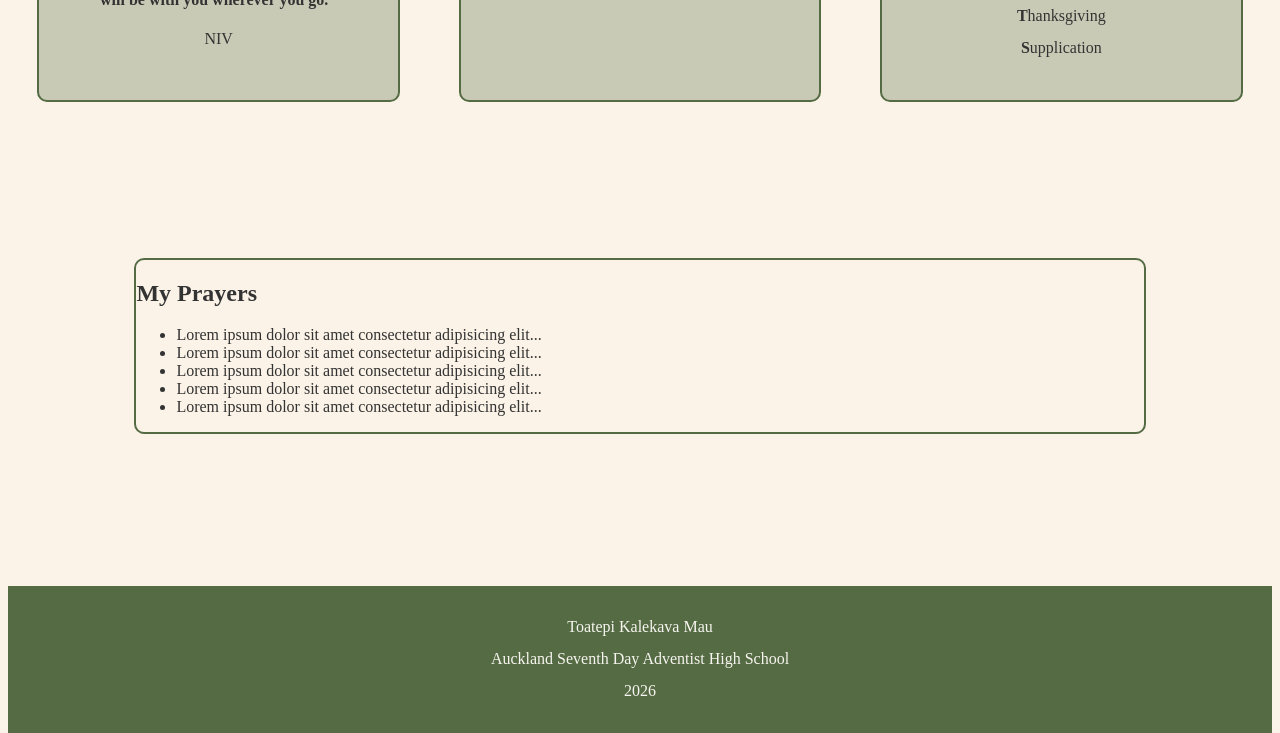
==== commit c152b35f: "fix letter placeholder so that the message shows right away" ====
--- a/index.html
+++ b/index.html
@@ -15,7 +15,7 @@
             <div class="navbar">
 
                 <div class="logo-section">
-                    <a href="#">
+                    <a href="index.html">
                         <img src="logo/blue red and stamp.png" alt="Logo">
                     </a>
                 </div>
@@ -82,10 +82,9 @@
                 <h2>Write Your Prayer</h2>
                     <textarea
                         id="prayerBox"
-                        placeholder="Dear God, today I am grateful for..."
+                        placeholder="Dear God, thank you for..."
                         rows="10"
-                        cols="80">
-                    </textarea>
+                        cols="80"></textarea>
                 <br><br>
 
                 <button type="button">Save Prayer</button>
--- a/main.css
+++ b/main.css
@@ -1,22 +1,30 @@
+
+body{
+        background-color: #FBF3E7;
+}
 .container {
     display: grid;
     height: 100vh;
-   grid-template-columns: 1fr 1fr 1fr;
-   grid-template-rows: auto;
-   grid-template-areas: 
-   "banner banner banner"
-   "emojis emojis emojis"
-   "letter letter letter"
-   "motivation quotes prayer_tips"
-   "past_prayers past_prayers past_prayers"
-   "footer footer footer";
-   background-color: #F7F5EF;
-   color: #333333;
+    grid-template-columns: 1fr 1fr 1fr;
+    grid-template-rows: auto;
+    grid-template-areas: 
+    "navbar navbar navbar"
+    "banner banner banner"
+    "emojis emojis emojis"
+    "letter letter letter"
+    "motivation quotes prayer_tips"
+    "past_prayers past_prayers past_prayers"
+    "footer footer footer";
+    background-color: #FBF3E7;
+    color: #333333;
+    margin: 0;
+    padding:0;
+    box-sizing:border-box;
+
 }
 
 .about-container {
     grid-template-columns: 1fr;
-
     grid-template-areas:
         "navbar"
         "banner"
@@ -27,84 +35,58 @@
         "footer";
 }
 
-.navbar {
+.navbar{
     position: absolute;
+    display: flex;
+    justify-content: space-between;
+    align-items: right;
+    padding: 20px 40px;
     top: 0;
     left: 0;
-    z-index: 10;
-
-    display: flex;
-    justify-content: space-between;
+    width: 100%;
+    box-sizing: border-box;
+    z-index: 100;
+}
+
+.logo-section{
+    display: flex;
     align-items: center;
-
-    width: 100%;
-    padding: 10px 30px;
-
-    background-color: rgba(247, 245, 239, 0.85);
-}
-
-
-/* Logo section */
-
-.logo-section {
-    display: flex;
-    align-items: center;
-}
-
-.logo-section a {
-    display: flex;
-    align-items: center;
-}
-
-.logo-section img {
+}
+
+.logo-section img{
     width: 60px;
     height: auto;
     margin-right: 10px;
 }
 
-.logo-section h1 {
-    margin: 0;
-    color: #556B44;
-    font-family: Georgia, serif;
-    font-size: 28px;
-    font-weight: 400;
-}
-
-
-.menu {
+
+.menu{
     display: flex;
     gap: 25px;
 }
 
-.menu a {
+.menu a{
+    text-decoration: none;
     color: #556B44;
     font-size: 20px;
     font-weight: bold;
-    text-decoration: none;
 }
 
 .menu a:hover {
     color: #78ce27;
 }
 
-
 .banner{
     grid-area: banner;
-    position: relative;
     width: 100%;
-    height: 33vh;
-    min-height: 260px;
-    overflow: hidden;
-
-}
-
-.banner img{
+}
+
+.bannerimage{
+    width: 100%;
+    height: auto;
     display: block;
-    width: 100%;
-    height: 100%;
-    object-fit: cover;
-    object-position: center;
-}
+}   
+
 
 .emojis{
     grid-area: emojis;
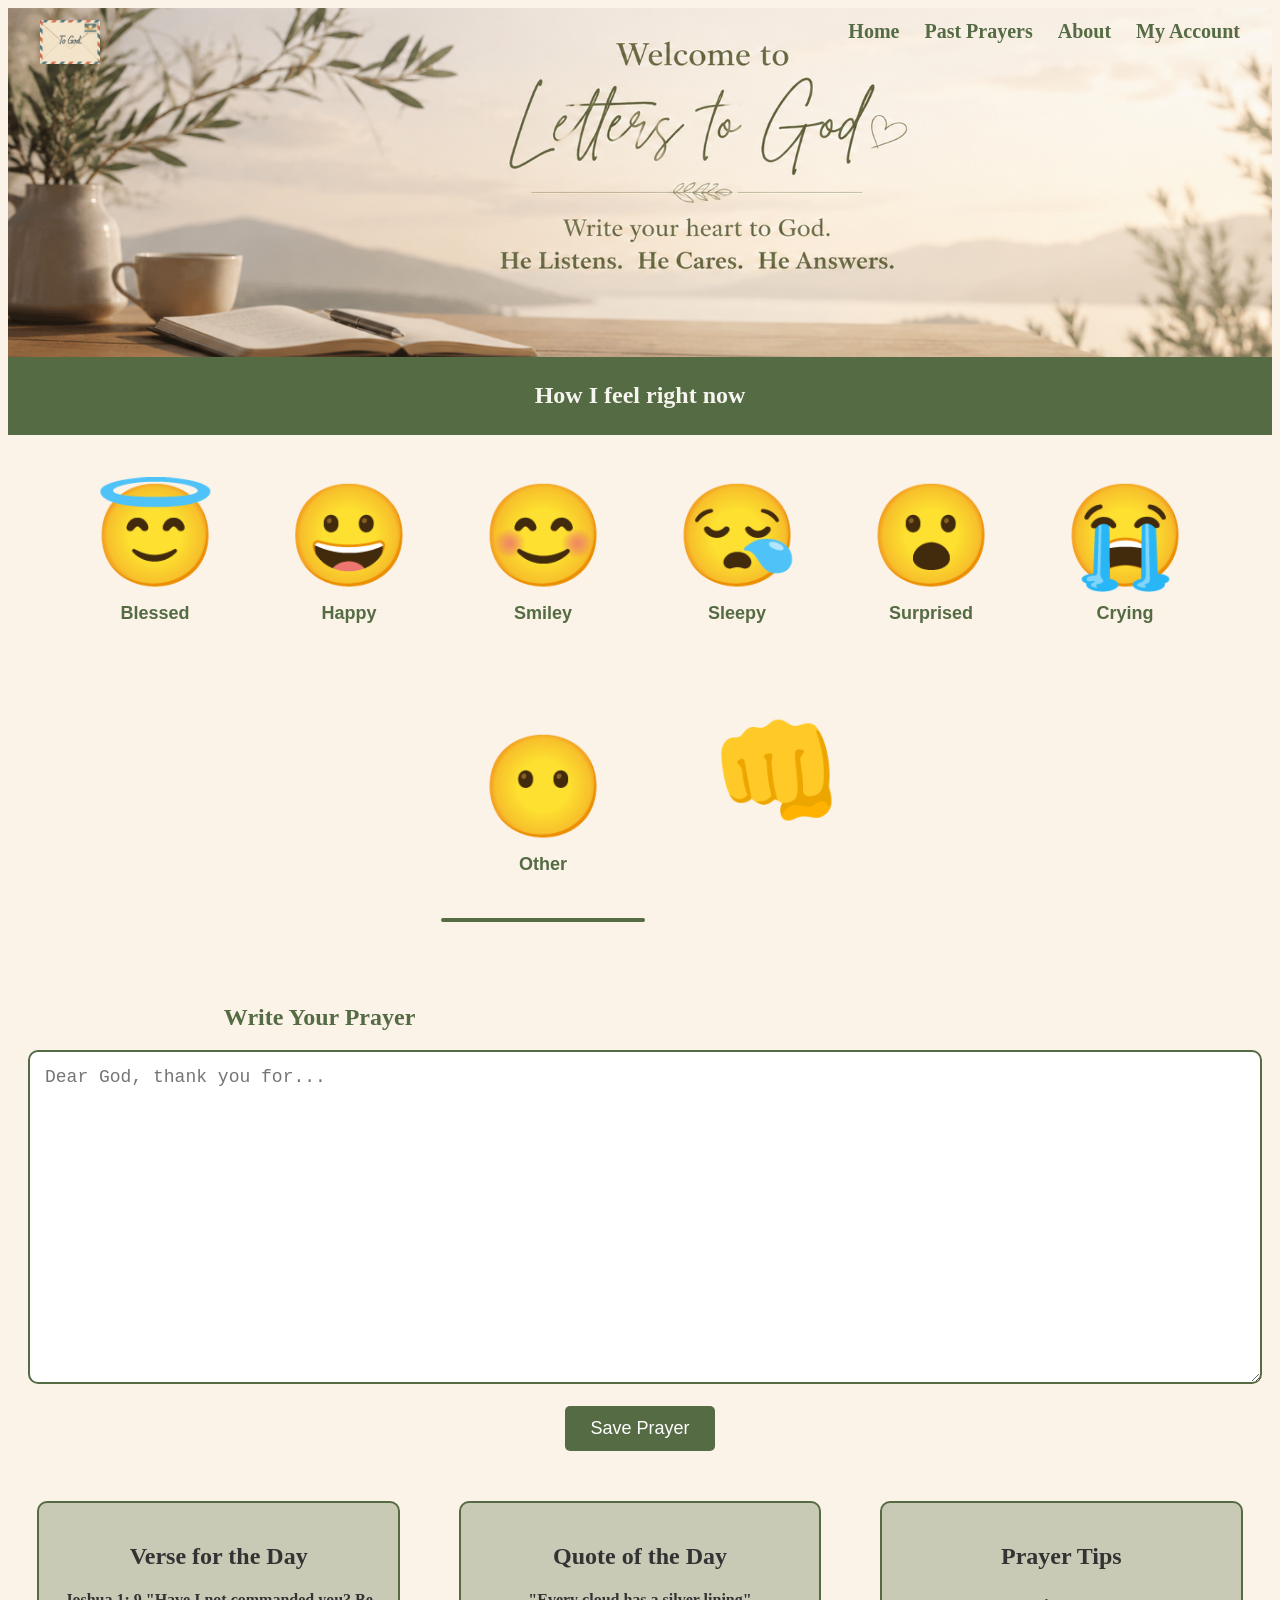
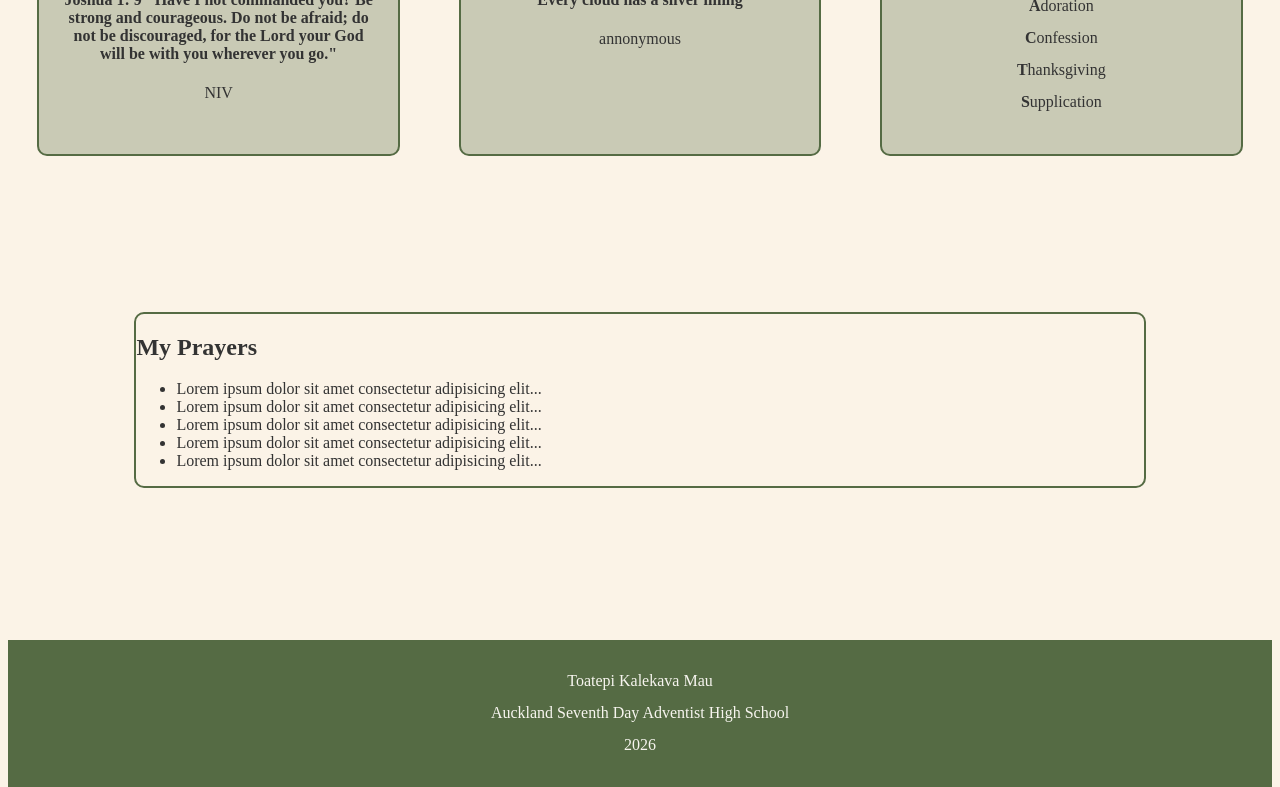
==== commit 940e99f7: "Edit the other feelings to have drop down list" ====
--- a/index.html
+++ b/index.html
@@ -6,7 +6,11 @@
     <title>Letters to God</title>
     <link rel="stylesheet" href="main.css">
 </head>
+
 <body>
+
+
+
     <div class="container">
 
         <div class="banner">
@@ -33,49 +37,101 @@
 
 
   
-        <div class="emojis">
+        <section class="emojis">
              <h2>How I feel right now</h2>
 
             <div class="emoji-list">
 
-                <div class="emoji-item">
-                    <span style='font-size:100px;'>&#128519;</span>
+                <button
+                    type="button"
+                    class="emoji-item"
+                    data-mood="Blessed"
+                >
+                    <span>😇</span>
                     <p>Blessed</p>
-                </div>
+                </button>
+                    
+             
+                <button
+                    type="button"
+                    class="emoji-item"
+                    data-mood="Happy"
+                >
+                    <span>😀</span>
+                    <p>Happy</p>
+                </button>
 
-                <div class="emoji-item">
-                    <span style='font-size:100px;'>&#128512;</span>
-                    <p>Happy</p>
-                </div>
+                <button
+                    type="button"
+                    class="emoji-item"
+                    data-mood="Smiley"
+                >
+                    <span>😊</span>
+                    <p>Smiley</p>
+                </button>
 
-                <div class="emoji-item">
-                    <span style='font-size:100px;'>&#128522;</span>
-                    <p>Smiley</p>
-                </div>
+                <button
+                    type="button"
+                    class="emoji-item"
+                    data-mood="Sleepy"
+                >
+                    <span>😪</span>
+                    <p>Sleepy</p>
+                </button>
 
-                <div class="emoji-item">
-                    <span style='font-size:100px;'>&#128554;</span>
-                    <p>Sleepy</p>
-                </div>
+                <button
+                    type="button"
+                    class="emoji-item"
+                    data-mood="Surprised"
+                >
+                    <span>😮</span>
+                    <p>Surprised</p>
+                </button>
 
-                <div class="emoji-item">
-                    <span style='font-size:100px;'>&#128558;</span>
-                    <p>Surprised</p>
-                </div>
+                <button
+                    type="button"
+                    class="emoji-item"
+                    data-mood="Crying"
+                >
+                    <span>😭</span>
+                    <p>Crying</p>
+                </button>
+                
+            <div class="emoji-item other-item">
+                <button
+                    type="button"
+                    class="emoji-item collapsible"
+                    data-mood="Other"
+                >
+                    <span>😶</span>
+                    <p>Other</p>
+                </button>
+                    <div class="content">
+                        <button type="button" class="mood-option" data-mood="Angry">😡 Angry</button>
+                        <button type="button" class="mood-option" data-mood="Shocked">😱 Shocked</button>
+                        <button type="button" class="mood-option" data-mood="Tired">😴 Tired</button>
+                        <button type="button" class="mood-option" data-mood="Confused">😕 Confused</button>
+                        <button type="button" class="mood-option" data-mood="Relaxed">😌 Relaxed</button>
+                        <button type="button" class="mood-option" data-mood="Sad">😔 Sad</button>
+                        <button type="button" class="mood-option" data-mood="Cool">😎 Cool</button>
+                        <button type="button" class="mood-option" data-mood="Smug">😏 Smug</button>
+                    </div>
+            </div>
 
-                <div class="emoji-item">
-                    <span style='font-size:100px;'>&#128557;</span>
-                    <p>Crying</p>
-                </div>
+                <button
+                    type="button"
+                    class="emoji-item"
+                    data-mood="None">
 
-                <div class="emoji-item">
-                    <span style='font-size:100px;'>&#128566;</span>
-                    <p>Others</p>
-                </div>
+                    <span>👊</span>
+                <p id="selectedMood"></p>
+                </button>
 
-            </div>
-        </div>
+            </div>        
 
+        </section>
+    
+        <script src="script.js"></script>
         
 
         <div class="letter">
@@ -85,8 +141,8 @@
                         placeholder="Dear God, thank you for..."
                         rows="10"
                         cols="80"></textarea>
-                <br><br>
-
+                <br>
+                <br>
                 <button type="button">Save Prayer</button>
         </div>
 
@@ -102,6 +158,8 @@
             <H4>"Every cloud has a silver lining"</H4>
             <p>annonymous</p>
         </div>
+
+
         <div class="prayer_tips">
                 <h2>Prayer Tips</h2>
                     <p>
@@ -111,8 +169,6 @@
                         <b>S</b>upplication<br>
                     </p>
         </div>
-
-        <div class="whitespace"></div>
 
         <div class="past_prayers">
             <H2>My Prayers</H2>
--- a/main.css
+++ b/main.css
@@ -106,6 +106,7 @@
     gap: 35px;
     flex-wrap: wrap;
     padding: 25px;
+
 }
 
 .emoji-item{
@@ -113,9 +114,15 @@
     flex-direction: column;
     align-items: center;
     padding: 15px;
+    background: transparent;
+    border: 2px solid transparent;
     border-radius: 15px;
-    transition: transform 0.3s ease, box-shadow 0.3s ease;
+    transition: 
+        transform 0.3s ease, 
+        box-shadow 0.3s ease;
+        background-color: 0.3s ease;
     cursor: pointer;
+        color: #556B44;
 }
 
 .emoji-item:hover{
@@ -133,6 +140,80 @@
     font-weight: bold;
 }
 
+.other-item{
+    display: flex;
+    flex-direction: column;
+    align-items: center;
+
+}
+
+.emoji-toggle {
+    display: flex;
+    flex-direction: column;
+    align-items: center;
+    padding: 15px;
+    background: transparent;
+    border: 2px solid transparent;
+    border-radius: 15px;
+    cursor: pointer;
+    color: #556B44;
+    transition: transform 0.3s ease, box-shadow 0.3s ease;
+}
+
+.emoji-toggle:hover {
+    transform: translateY(-10px);
+    box-shadow: 0px 10px 20px rgba(0,0,0,0.25);
+}
+
+
+.emoji-toggle span {
+    font-size: 100px;
+}
+
+.emoji-toggle p {
+    margin-top: 8px;
+    font-size: 18px;
+    font-weight: bold;
+}
+
+.other-item .content {
+    max-height: 0;
+    overflow: hidden;
+    display: flex;
+    flex-direction: column;
+    align-items: stretch;
+    gap: 0;
+    width: 200px;
+    transition: max-height 0.3s ease;
+    background: #F7F5EF;
+    border: 2px solid #556B44;
+    border-radius: 8px;
+    margin-top: 8px;
+}
+
+.mood-option {
+    background: transparent;
+    color: #556B44;
+    border: none;
+    border-bottom: 1px solid #55684430;
+    padding: 12px 16px;
+    font-size: 16px;
+    text-align: left;
+    cursor: pointer;
+    width: 100%;
+    box-sizing: border-box;
+}
+
+.mood-option:last-child {
+    border-bottom: none;
+}
+
+.mood-option:hover {
+    background-color: #556B44;
+    color: #F7F5EF;
+}
+
+
 .letter{
     grid-area: letter;
     padding: 20px;
@@ -146,7 +227,7 @@
 }
 
 .letter textarea{
-    width: 150%;
+    width: 100%;
     max-width: 1200px;
     height: 300px;
     padding: 15px;
